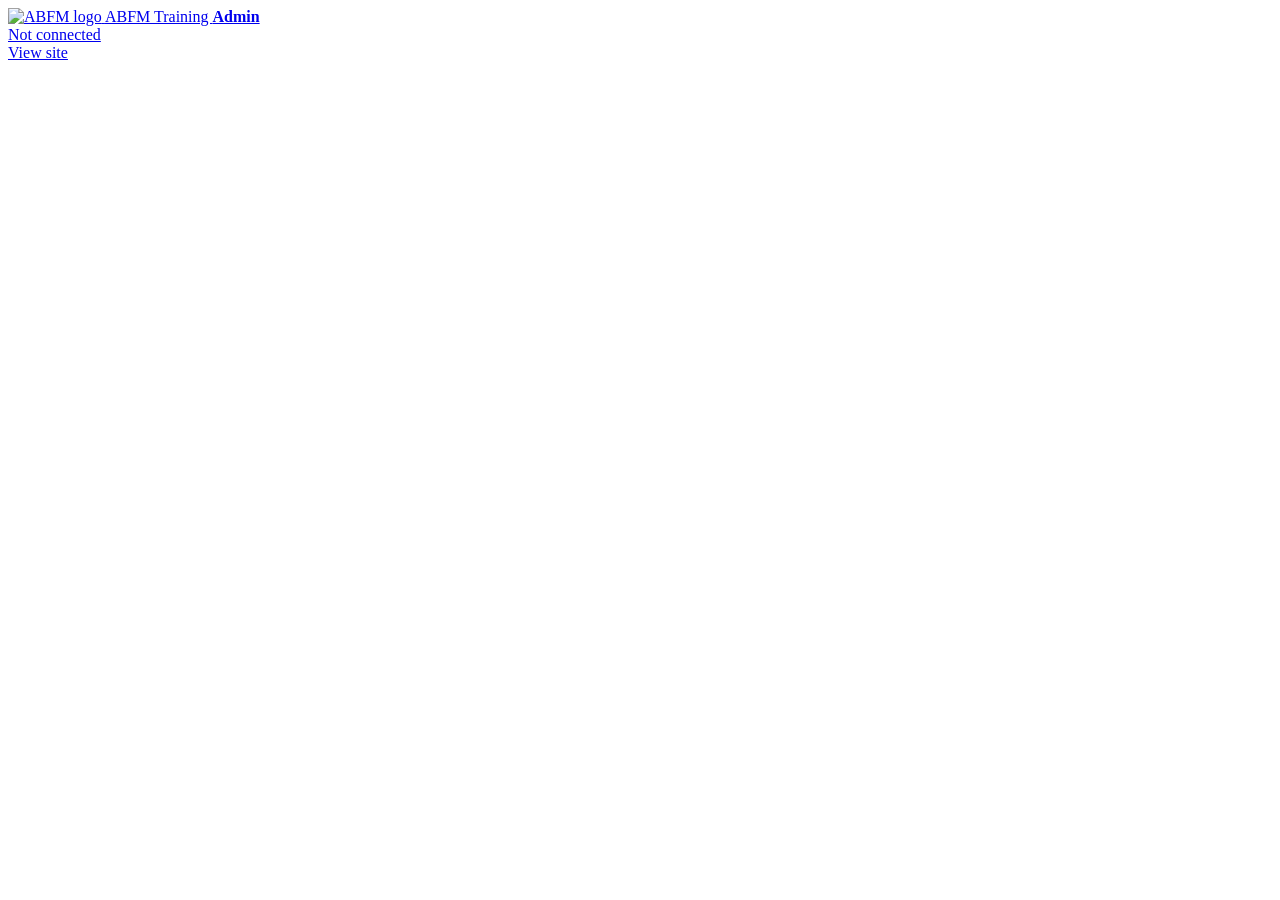
==== admin.html @ 35fd86ef "Add files via upload" ====
<!doctype html>
<html lang="en">
<head>
  <meta charset="utf-8">
  <meta name="viewport" content="width=device-width, initial-scale=1, viewport-fit=cover">
  <meta name="robots" content="noindex, nofollow">
  <title>Admin · ABFM Training</title>
  <meta name="theme-color" content="#1e202b">
  <link rel="icon" href="assets/favicon.png">
  <link rel="stylesheet" href="assets/app.css">
  <link rel="stylesheet" href="assets/admin.css">
</head>
<body class="adm">
  <header class="top">
    <div class="top-in">
      <a class="brand" href="admin.html">
        <img class="brand-mark" src="assets/logo.png" alt="ABFM logo">
        <span><span class="brand-name">ABFM Training <b>Admin</b></span><br><span class="brand-sub" id="repo-label">Not connected</span></span>
      </a>
      <div class="top-actions">
        <a class="btn btn-sm" href="./" target="_blank" rel="noopener">View site</a>
        <button class="btn btn-sm btn-ghost" id="disconnect" hidden>Sign out</button>
      </div>
    </div>
    <nav class="adm-tabs" id="tabs" hidden>
      <button data-view="videos" aria-current="page">Videos <span class="pill grey" id="n-videos">0</span></button>
      <button data-view="queue">Review queue <span class="pill" id="n-queue" hidden>0</span></button>
      <button data-view="channels">Channels</button>
      <button data-view="settings">Settings</button>
    </nav>
  </header>

  <main id="app"></main>

  <div class="drawer" id="drawer" hidden>
    <div class="drawer-in" role="dialog" aria-modal="true" aria-labelledby="drawer-title">
      <div class="drawer-h">
        <button class="btn btn-sm btn-icon btn-ghost" data-close-drawer aria-label="Close">✕</button>
        <h2 id="drawer-title">Video</h2>
      </div>
      <div class="drawer-b" id="drawer-body"></div>
      <div class="drawer-f" id="drawer-foot"></div>
    </div>
  </div>

  <div class="saving" id="saving" hidden><div>Saving to GitHub…</div></div>
  <div class="toast" id="toast" role="status" aria-live="polite"></div>

  <script src="assets/admin.js"></script>
</body>
</html>
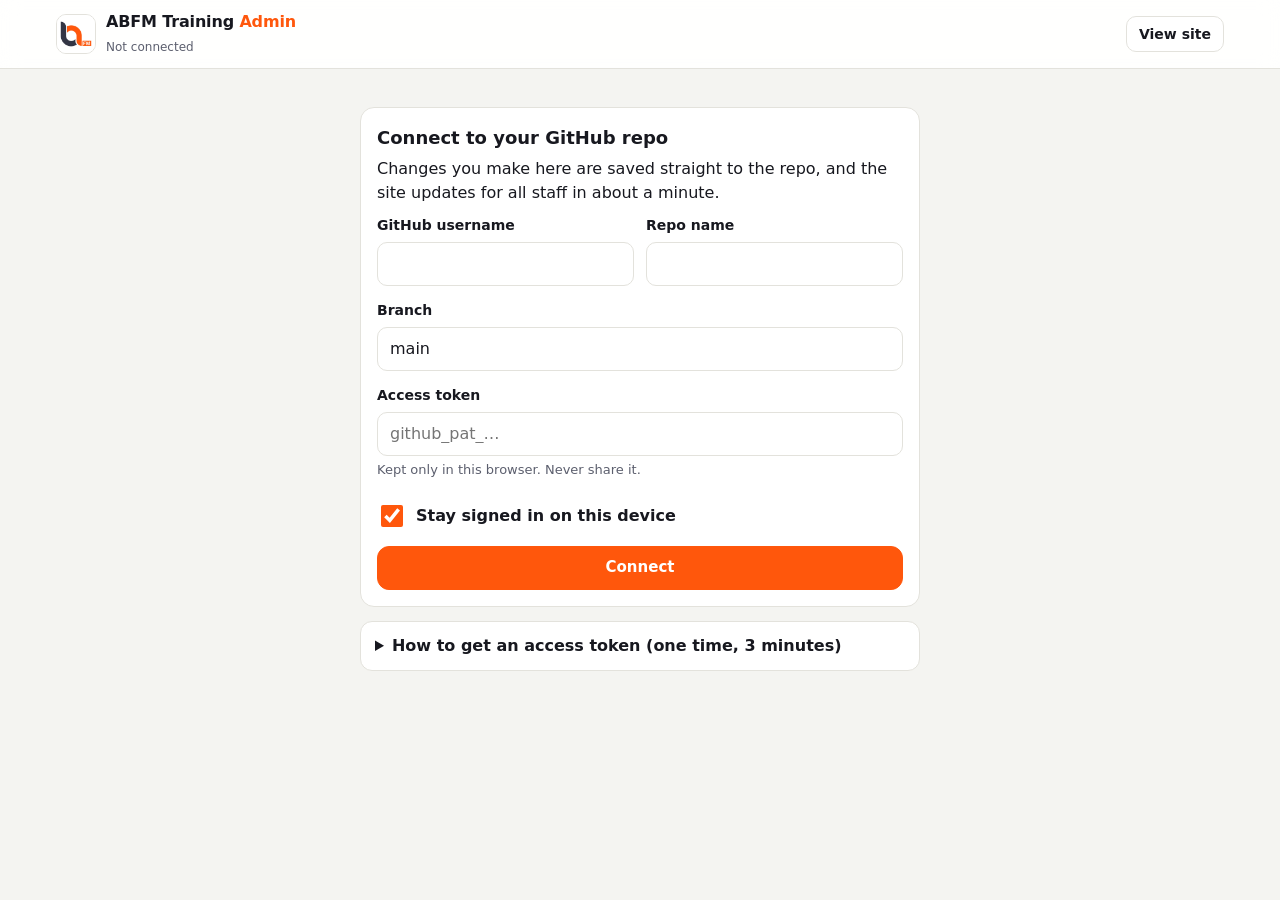
==== commit db70aca0: "Add Safety essentials section, learning paths, and starter videos for every trade - Pinned Safety es" ====
--- a/admin.html
+++ b/admin.html
@@ -25,6 +25,7 @@
     <nav class="adm-tabs" id="tabs" hidden>
       <button data-view="videos" aria-current="page">Videos <span class="pill grey" id="n-videos">0</span></button>
       <button data-view="queue">Review queue <span class="pill" id="n-queue" hidden>0</span></button>
+      <button data-view="paths">Learning paths</button>
       <button data-view="channels">Channels</button>
       <button data-view="settings">Settings</button>
     </nav>
--- a/assets/app.css
+++ b/assets/app.css
@@ -0,0 +1,282 @@
+/* Al Bonian FM — Training app styles (shared by index.html and admin.html) */
+:root {
+  --bg: #f4f4f1;
+  --surface: #ffffff;
+  --surface-2: #f0efeb;
+  --text: #17181f;
+  --muted: #5c5f6e;
+  --line: #e3e2dc;
+  --brand: #ff570c;
+  --brand-ink: #b83c00;
+  --brand-soft: #fff0e8;
+  --on-brand: #ffffff;
+  --ok: #157f3c;
+  --ok-soft: #e7f6ec;
+  --warn-bg: #fff6e3;
+  --warn-line: #f2c46d;
+  --warn-ink: #6e4300;
+  --danger: #c0262d;
+  --danger-soft: #fdecec;
+  --lvl-b: #157f3c; --lvl-b-bg: #e7f6ec;
+  --lvl-i: #1f5fae; --lvl-i-bg: #e8f0fb;
+  --lvl-a: #a3262b; --lvl-a-bg: #fbeaea;
+  --shadow: 0 1px 2px rgba(20,20,30,.06), 0 4px 14px rgba(20,20,30,.06);
+  --radius: 14px;
+  --tap: 44px;
+  --font: system-ui, -apple-system, "Segoe UI", Roboto, "Noto Sans", "Noto Sans Devanagari", "Noto Sans Malayalam", "Noto Sans Bengali", "Noto Sans Tamil", "Noto Nastaliq Urdu", "Noto Sans Arabic", sans-serif;
+  color-scheme: light;
+}
+@media (prefers-color-scheme: dark) {
+  :root:not([data-theme="light"]) {
+    --bg: #111218; --surface: #1a1b23; --surface-2: #22232d; --text: #f1f1f4; --muted: #a2a5b3; --line: #2b2d39;
+    --brand-ink: #ff8a52; --brand-soft: #2c1a12; --ok: #4cc777; --ok-soft: #13291b;
+    --warn-bg: #261f12; --warn-line: #6b5121; --warn-ink: #f6cd7d; --danger: #ff6b70; --danger-soft: #2e1617;
+    --lvl-b: #5fd38a; --lvl-b-bg: #14291c; --lvl-i: #7fb0f5; --lvl-i-bg: #15223a; --lvl-a: #ff8b8f; --lvl-a-bg: #33181a;
+    --shadow: 0 1px 2px rgba(0,0,0,.4); color-scheme: dark;
+  }
+}
+:root[data-theme="dark"] {
+  --bg: #111218; --surface: #1a1b23; --surface-2: #22232d; --text: #f1f1f4; --muted: #a2a5b3; --line: #2b2d39;
+  --brand-ink: #ff8a52; --brand-soft: #2c1a12; --ok: #4cc777; --ok-soft: #13291b;
+  --warn-bg: #261f12; --warn-line: #6b5121; --warn-ink: #f6cd7d; --danger: #ff6b70; --danger-soft: #2e1617;
+  --lvl-b: #5fd38a; --lvl-b-bg: #14291c; --lvl-i: #7fb0f5; --lvl-i-bg: #15223a; --lvl-a: #ff8b8f; --lvl-a-bg: #33181a;
+  --shadow: 0 1px 2px rgba(0,0,0,.4); color-scheme: dark;
+}
+
+*, *::before, *::after { box-sizing: border-box; }
+html { -webkit-text-size-adjust: 100%; }
+body { margin: 0; background: var(--bg); color: var(--text); font: 16px/1.5 var(--font); -webkit-tap-highlight-color: transparent; overflow-x: hidden; }
+img { max-width: 100%; display: block; }
+button, input, select, textarea { font: inherit; color: inherit; }
+button { cursor: pointer; }
+a { color: var(--brand-ink); }
+:focus-visible { outline: 3px solid var(--brand); outline-offset: 2px; border-radius: 6px; }
+[hidden] { display: none !important; }
+.sr { position: absolute; width: 1px; height: 1px; overflow: hidden; clip: rect(0 0 0 0); white-space: nowrap; }
+[dir="rtl"] .flip { transform: scaleX(-1); }
+
+/* ---------- Header ---------- */
+.top { position: sticky; top: 0; z-index: 30; background: color-mix(in srgb, var(--surface) 92%, transparent); backdrop-filter: saturate(1.4) blur(10px); -webkit-backdrop-filter: saturate(1.4) blur(10px); border-bottom: 1px solid var(--line); padding-top: env(safe-area-inset-top); }
+.top-in { max-width: 1200px; margin: 0 auto; padding: 10px 16px; display: flex; align-items: center; gap: 10px; }
+.brand { display: flex; align-items: center; gap: 10px; text-decoration: none; color: inherit; min-width: 0; }
+.brand-mark { width: 40px; height: 40px; border-radius: 10px; flex: none; background: #fff; object-fit: contain; border: 1px solid var(--line); }
+.brand-name { font-weight: 800; letter-spacing: -.01em; line-height: 1.1; white-space: nowrap; }
+.brand-name b { color: var(--brand); }
+.brand-sub { font-size: 12px; color: var(--muted); white-space: nowrap; }
+.top-actions { margin-inline-start: auto; display: flex; gap: 6px; align-items: center; }
+.tabs-desktop { display: none; gap: 4px; margin-inline-start: 18px; }
+.tabs-desktop button { border: 0; background: none; padding: 8px 12px; border-radius: 10px; color: var(--muted); font-weight: 600; }
+.tabs-desktop button[aria-current="page"] { background: var(--brand-soft); color: var(--brand-ink); }
+@media (min-width: 820px) { .tabs-desktop { display: flex; } }
+
+.btn { display: inline-flex; align-items: center; justify-content: center; gap: 8px; min-height: var(--tap); padding: 0 16px; border-radius: 12px; border: 1px solid var(--line); background: var(--surface); font-weight: 600; font-size: 15px; text-decoration: none; color: var(--text); white-space: nowrap; }
+.btn:hover { background: var(--surface-2); }
+.btn-primary { background: var(--brand); border-color: var(--brand); color: var(--on-brand); }
+.btn-primary:hover { background: #e94b04; }
+.btn-ghost { border-color: transparent; background: transparent; }
+.btn-sm { min-height: 36px; padding: 0 12px; font-size: 14px; border-radius: 10px; }
+.btn-icon { width: var(--tap); padding: 0; }
+.btn svg { width: 20px; height: 20px; flex: none; }
+.btn-danger { color: var(--danger); }
+.lang-btn { font-weight: 700; }
+
+/* ---------- Search ---------- */
+.search-wrap { max-width: 1200px; margin: 0 auto; padding: 0 16px 10px; }
+.search { position: relative; }
+.search input { width: 100%; height: 48px; border-radius: 14px; border: 1px solid var(--line); background: var(--surface-2); padding: 0 44px; font-size: 16px; }
+.search input:focus { outline: none; border-color: var(--brand); background: var(--surface); box-shadow: 0 0 0 3px var(--brand-soft); }
+.search .ico { position: absolute; inset-inline-start: 14px; top: 50%; translate: 0 -50%; width: 20px; height: 20px; color: var(--muted); pointer-events: none; }
+.search .clear { position: absolute; inset-inline-end: 4px; top: 4px; width: 40px; height: 40px; border: 0; background: none; color: var(--muted); border-radius: 10px; }
+
+/* ---------- Layout ---------- */
+main { max-width: 1200px; margin: 0 auto; padding: 14px 16px calc(96px + env(safe-area-inset-bottom)); }
+@media (min-width: 820px) { main { padding-bottom: 48px; } }
+.notice { display: flex; gap: 10px; align-items: flex-start; background: var(--brand-soft); color: var(--text); border: 1px solid color-mix(in srgb, var(--brand) 30%, transparent); border-radius: var(--radius); padding: 12px 14px; margin-bottom: 14px; font-size: 15px; }
+.notice.offline { background: var(--surface-2); border-color: var(--line); }
+
+.chips { display: flex; gap: 8px; overflow-x: auto; scrollbar-width: none; padding: 2px 16px 4px; margin: 0 -16px 10px; scroll-snap-type: x proximity; }
+.chips::-webkit-scrollbar { display: none; }
+.chip { flex: none; display: inline-flex; align-items: center; gap: 6px; min-height: 40px; padding: 0 14px; border-radius: 999px; border: 1px solid var(--line); background: var(--surface); font-weight: 600; font-size: 14px; scroll-snap-align: start; white-space: nowrap; }
+.chip .n { font-size: 12px; color: var(--muted); font-weight: 600; }
+.chip[aria-pressed="true"] { background: var(--text); color: var(--bg); border-color: var(--text); }
+.chip[aria-pressed="true"] .n { color: inherit; opacity: .7; }
+
+.toolbar { display: flex; align-items: center; gap: 8px; flex-wrap: wrap; margin-bottom: 16px; }
+.seg { display: inline-flex; background: var(--surface-2); border: 1px solid var(--line); border-radius: 12px; padding: 3px; overflow-x: auto; max-width: 100%; scrollbar-width: none; }
+.seg button { border: 0; background: none; min-height: 36px; padding: 0 12px; border-radius: 9px; font-size: 14px; font-weight: 600; color: var(--muted); white-space: nowrap; }
+.seg button[aria-pressed="true"] { background: var(--surface); color: var(--text); box-shadow: var(--shadow); }
+.select { height: 42px; border-radius: 12px; border: 1px solid var(--line); background: var(--surface); padding: 0 12px; font-size: 14px; font-weight: 600; }
+.count-row { display: flex; align-items: center; justify-content: space-between; gap: 10px; margin: 0 0 12px; }
+.count { font-size: 14px; color: var(--muted); margin: 0; font-weight: 600; }
+.select-sm { height: 38px; font-size: 14px; border-radius: 10px; }
+
+.section-h { display: flex; align-items: baseline; justify-content: space-between; gap: 10px; margin: 6px 0 10px; }
+.section-h h2 { font-size: 18px; margin: 0; letter-spacing: -.01em; }
+
+/* ---------- Cards ---------- */
+.grid { display: grid; gap: 16px; grid-template-columns: 1fr; }
+@media (min-width: 560px) { .grid { grid-template-columns: repeat(2, 1fr); } }
+@media (min-width: 900px) { .grid { grid-template-columns: repeat(3, 1fr); } }
+@media (min-width: 1180px) { .grid { grid-template-columns: repeat(4, 1fr); } }
+.rail { display: grid; grid-auto-flow: column; grid-auto-columns: min(78%, 300px); gap: 12px; overflow-x: auto; scrollbar-width: none; scroll-snap-type: x mandatory; padding: 2px 16px 6px; margin: 0 -16px 22px; }
+.rail::-webkit-scrollbar { display: none; }
+.rail > * { scroll-snap-align: start; }
+@media (min-width: 820px) { .rail { margin: 0 0 22px; padding: 2px 0 6px; } .chips { margin: 0 0 10px; padding: 2px 0 4px; } }
+.mini-list { display: grid; gap: 10px; }
+@media (min-width: 700px) { .mini-list { grid-template-columns: 1fr 1fr; } }
+.mini { display: flex; gap: 12px; align-items: center; text-decoration: none; color: inherit; background: var(--surface); border: 1px solid var(--line); border-radius: 12px; padding: 8px; }
+.mini .thumb { width: 132px; flex: none; border-radius: 8px; }
+.mini h3 { font-size: 15px; line-height: 1.3; margin: 0 0 4px; display: -webkit-box; -webkit-line-clamp: 2; -webkit-box-orient: vertical; overflow: hidden; }
+
+.card { position: relative; background: var(--surface); border: 1px solid var(--line); border-radius: var(--radius); overflow: hidden; display: flex; flex-direction: column; transition: transform .15s ease, box-shadow .15s ease; }
+.card:hover { box-shadow: var(--shadow); }
+.card:active { transform: scale(.99); }
+.card-link { color: inherit; text-decoration: none; display: flex; flex-direction: column; flex: 1; }
+.thumb { position: relative; aspect-ratio: 16/9; background: var(--surface-2); overflow: hidden; }
+.thumb img { width: 100%; height: 100%; object-fit: cover; }
+.dur { position: absolute; inset-inline-end: 8px; bottom: 8px; background: rgba(0,0,0,.78); color: #fff; font-size: 12px; font-weight: 700; padding: 2px 7px; border-radius: 6px; direction: ltr; }
+.tag-new { position: absolute; inset-inline-start: 8px; top: 8px; background: var(--brand); color: #fff; font-size: 11px; font-weight: 800; letter-spacing: .04em; text-transform: uppercase; padding: 3px 8px; border-radius: 6px; }
+.card-body { padding: 12px 14px 14px; display: flex; flex-direction: column; gap: 6px; flex: 1; }
+.meta { display: flex; flex-wrap: wrap; align-items: center; gap: 6px; font-size: 12px; color: var(--muted); font-weight: 600; }
+.card h3 { font-size: 16px; line-height: 1.35; margin: 0; font-weight: 700; display: -webkit-box; -webkit-line-clamp: 2; -webkit-box-orient: vertical; overflow: hidden; }
+.card .chan { font-size: 13px; color: var(--muted); margin-top: auto; white-space: nowrap; overflow: hidden; text-overflow: ellipsis; }
+.save-btn { position: absolute; inset-inline-end: 8px; top: 8px; width: 40px; height: 40px; border-radius: 999px; border: 0; background: rgba(0,0,0,.55); color: #fff; display: grid; place-items: center; }
+.save-btn svg { width: 20px; height: 20px; }
+.save-btn[aria-pressed="true"] { background: var(--brand); }
+
+.lvl { display: inline-flex; align-items: center; font-size: 12px; font-weight: 700; padding: 2px 8px; border-radius: 999px; }
+.lvl-Beginner { color: var(--lvl-b); background: var(--lvl-b-bg); }
+.lvl-Intermediate { color: var(--lvl-i); background: var(--lvl-i-bg); }
+.lvl-Advanced { color: var(--lvl-a); background: var(--lvl-a-bg); }
+.dot::before { content: "·"; margin-inline-end: 6px; }
+
+.more { display: flex; justify-content: center; margin: 22px 0 6px; }
+.empty { text-align: center; padding: 48px 16px; color: var(--muted); }
+.empty h3 { color: var(--text); margin: 10px 0 4px; font-size: 18px; }
+.empty .big { font-size: 40px; }
+
+/* skeleton */
+.sk { background: linear-gradient(90deg, var(--surface-2), var(--line), var(--surface-2)); background-size: 200% 100%; animation: sk 1.2s infinite; border-radius: 8px; }
+@keyframes sk { to { background-position: -200% 0; } }
+
+/* ---------- Video page ---------- */
+.vp { max-width: 880px; margin: 0 auto; }
+.vp-back { margin: 0 0 10px -8px; }
+.player { position: relative; aspect-ratio: 16/9; background: #000; border-radius: var(--radius); overflow: hidden; }
+.player iframe { position: absolute; inset: 0; width: 100%; height: 100%; border: 0; }
+.player .poster { position: absolute; inset: 0; width: 100%; height: 100%; border: 0; padding: 0; background: #000; display: block; }
+.player .poster img { width: 100%; height: 100%; object-fit: cover; opacity: .88; }
+.player .play { position: absolute; left: 50%; top: 50%; translate: -50% -50%; width: 76px; height: 76px; border-radius: 999px; background: var(--brand); color: #fff; display: grid; place-items: center; box-shadow: 0 6px 24px rgba(0,0,0,.35); }
+.player .play svg { width: 34px; height: 34px; margin-left: 4px; }
+@media (max-width: 559px) { .vp .player { margin: 0 -16px; border-radius: 0; } }
+.vp h1 { font-size: 22px; line-height: 1.3; margin: 14px 0 8px; letter-spacing: -.01em; }
+.vp .en-title { font-size: 14px; color: var(--muted); margin: -4px 0 8px; }
+.vp .meta { font-size: 13px; margin-bottom: 14px; }
+.actions { display: flex; gap: 8px; flex-wrap: wrap; margin-bottom: 18px; }
+.actions .btn { flex: 1 1 auto; }
+.panel { background: var(--surface); border: 1px solid var(--line); border-radius: var(--radius); padding: 16px; margin-bottom: 14px; }
+.panel h2 { font-size: 16px; margin: 0 0 8px; display: flex; align-items: center; gap: 8px; }
+.panel p { margin: 0; }
+.safety { background: var(--warn-bg); border-color: var(--warn-line); color: var(--warn-ink); }
+.safety h2 { color: var(--warn-ink); }
+.ppe { display: flex; flex-wrap: wrap; gap: 6px; margin-top: 12px; }
+.ppe span { font-size: 13px; font-weight: 600; padding: 4px 10px; border-radius: 999px; background: var(--surface); border: 1px solid var(--warn-line); color: var(--text); }
+.steps { list-style: none; margin: 0; padding: 0; display: grid; gap: 8px; }
+.steps label { display: flex; gap: 12px; align-items: flex-start; padding: 10px 12px; border-radius: 12px; background: var(--surface-2); cursor: pointer; }
+.steps input { appearance: none; flex: none; width: 26px; height: 26px; border-radius: 8px; border: 2px solid var(--muted); margin: 0; display: grid; place-items: center; background: var(--surface); }
+.steps input:checked { background: var(--ok); border-color: var(--ok); }
+.steps input:checked::after { content: ""; width: 7px; height: 13px; border: solid #fff; border-width: 0 3px 3px 0; rotate: 45deg; margin-top: -3px; }
+.steps .num { font-weight: 800; color: var(--muted); min-width: 1.2em; }
+.steps input:checked ~ span { color: var(--muted); text-decoration: line-through; }
+.hint { font-size: 13px; color: var(--muted); margin: -2px 0 10px; }
+.subnote { font-size: 13px; color: var(--muted); margin: 8px 0 0; }
+.progress { height: 6px; background: var(--surface-2); border-radius: 999px; overflow: hidden; margin: 0 0 12px; }
+.progress i { display: block; height: 100%; background: var(--ok); width: 0; transition: width .2s; }
+
+.tr-note { display: flex; align-items: center; justify-content: space-between; gap: 10px; background: var(--surface-2); border: 1px solid var(--line); border-radius: 12px; padding: 6px 6px 6px 12px; margin: -6px 0 14px; font-size: 13px; color: var(--muted); font-weight: 600; }
+.mode-tabs { display: flex; gap: 6px; margin-bottom: 10px; }
+.mode-tabs button { flex: 1; display: inline-flex; align-items: center; justify-content: center; gap: 8px; min-height: 44px; border-radius: 12px; border: 1px solid var(--line); background: var(--surface); font-weight: 700; color: var(--muted); }
+.mode-tabs button svg { width: 18px; height: 18px; }
+.mode-tabs button[aria-selected="true"] { background: var(--text); color: var(--bg); border-color: var(--text); }
+.player.is-guide { aspect-ratio: auto; min-height: clamp(340px, 75vw, 495px); background: #15161e; }
+.guide { color: #fff; display: flex; flex-direction: column; min-height: inherit; padding: 14px 16px; gap: 12px; }
+.g-top { display: flex; justify-content: space-between; align-items: center; font-size: 13px; font-weight: 700; color: #b9bccb; }
+.g-badge { background: rgba(255,255,255,.1); padding: 3px 10px; border-radius: 999px; }
+.g-body { flex: 1; display: flex; flex-direction: column; justify-content: center; align-items: flex-start; gap: 12px; }
+.g-body p { margin: 0; font-size: clamp(18px, 4.6vw, 26px); line-height: 1.4; font-weight: 600; }
+.g-num { width: 46px; height: 46px; border-radius: 12px; background: var(--brand); display: grid; place-items: center; font-weight: 800; font-size: 22px; }
+.g-ico { width: 46px; height: 46px; border-radius: 12px; background: #f2c46d; color: #3a2600; display: grid; place-items: center; }
+.g-ico svg { width: 26px; height: 26px; }
+.g-safety p { color: #ffe3a6; }
+.guide .ppe span { background: transparent; color: #ffe3a6; border-color: #6b5121; }
+.g-bar { height: 5px; border-radius: 999px; background: rgba(255,255,255,.12); overflow: hidden; }
+.g-bar i { display: block; height: 100%; background: var(--brand); transition: width .2s; }
+.g-ctl { display: grid; grid-template-columns: 52px 1fr 52px; gap: 10px; }
+.g-btn { min-height: 48px; border-radius: 12px; border: 0; background: rgba(255,255,255,.1); color: #fff; font-weight: 700; display: inline-flex; align-items: center; justify-content: center; gap: 8px; font-size: 15px; }
+.g-btn svg { width: 22px; height: 22px; }
+.g-btn:disabled { opacity: .3; }
+.g-listen[aria-pressed="true"] { background: var(--brand); }
+.flip-r { display: inline-flex; transform: scaleX(-1); }
+@media (max-width: 559px) { .vp .mode-tabs { margin-top: 2px; } }
+
+/* ---------- Bottom nav ---------- */
+.bnav { position: fixed; inset: auto 0 0 0; z-index: 30; background: var(--surface); border-top: 1px solid var(--line); display: grid; grid-template-columns: repeat(3, 1fr); padding-bottom: env(safe-area-inset-bottom); }
+.bnav button { border: 0; background: none; min-height: 60px; display: flex; flex-direction: column; align-items: center; justify-content: center; gap: 2px; font-size: 12px; font-weight: 600; color: var(--muted); position: relative; }
+.bnav svg { width: 24px; height: 24px; }
+.bnav button[aria-current="page"] { color: var(--brand-ink); }
+.bnav .badge { position: absolute; top: 8px; inset-inline-start: calc(50% + 6px); min-width: 18px; height: 18px; padding: 0 5px; border-radius: 999px; background: var(--brand); color: #fff; font-size: 11px; font-weight: 800; display: grid; place-items: center; }
+@media (min-width: 820px) { .bnav { display: none; } }
+
+/* ---------- Sheet / dialog ---------- */
+.sheet { position: fixed; inset: 0; z-index: 60; display: flex; align-items: flex-end; justify-content: center; background: rgba(10,10,15,.5); }
+.sheet-in { width: 100%; max-width: 520px; max-height: 88vh; overflow-y: auto; background: var(--surface); border-radius: 20px 20px 0 0; padding: 18px 16px calc(18px + env(safe-area-inset-bottom)); }
+@media (min-width: 600px) { .sheet { align-items: center; } .sheet-in { border-radius: 20px; } }
+.sheet h2 { margin: 0 0 4px; font-size: 20px; }
+.sheet .sub { color: var(--muted); margin: 0 0 14px; font-size: 14px; }
+.lang-list { display: grid; grid-template-columns: 1fr 1fr; gap: 8px; }
+.lang-list button { min-height: 56px; border-radius: 14px; border: 1px solid var(--line); background: var(--surface); font-size: 18px; font-weight: 700; }
+.lang-list button[aria-pressed="true"] { border-color: var(--brand); background: var(--brand-soft); color: var(--brand-ink); }
+
+.toast { position: fixed; left: 50%; bottom: calc(80px + env(safe-area-inset-bottom)); translate: -50% 0; z-index: 70; background: var(--text); color: var(--bg); padding: 10px 16px; border-radius: 12px; font-weight: 600; font-size: 14px; box-shadow: var(--shadow); opacity: 0; pointer-events: none; transition: opacity .2s; max-width: calc(100% - 32px); }
+.toast.show { opacity: 1; }
+@media (min-width: 820px) { .toast { bottom: 24px; } }
+
+.foot { text-align: center; color: var(--muted); font-size: 13px; padding: 24px 0 8px; }
+.foot a { color: inherit; }
+
+@media (prefers-reduced-motion: reduce) { * { transition: none !important; animation: none !important; } }
+
+/* ---------- Safety essentials & learning paths ---------- */
+.section-sub { margin: -6px 0 10px; color: var(--muted); font-size: 14px; }
+.ess-wrap { background: color-mix(in srgb, #f5b400 12%, var(--surface)); border: 1px solid color-mix(in srgb, #f5b400 40%, var(--line)); border-radius: var(--radius); padding: 14px 16px 2px; margin-bottom: 20px; overflow: hidden; }
+.ess-wrap .rail { margin: 0 -16px 12px; padding: 2px 16px 6px; }
+.tag-ess { background: #f5b400; color: #1b1400; text-transform: none; letter-spacing: 0; }
+.tag-done { position: absolute; inset-inline-end: 8px; top: 8px; width: 26px; height: 26px; border-radius: 50%; display: grid; place-items: center; background: #1f9d55; color: #fff; font-weight: 800; font-size: 14px; box-shadow: 0 1px 4px rgba(0,0,0,.3); }
+.mini .thumb { position: relative; }
+.mini .tag-done { width: 22px; height: 22px; font-size: 12px; top: 6px; inset-inline-end: 6px; }
+.path-rail { grid-auto-columns: min(82%, 320px); }
+.path-card { display: flex; flex-direction: column; gap: 8px; padding: 14px; border-radius: var(--radius); border: 1px solid var(--line); background: var(--surface); color: var(--text); text-decoration: none; }
+.path-card:hover { border-color: var(--brand); }
+.pc-top { display: flex; align-items: center; gap: 10px; }
+.pc-ico { font-size: 26px; width: 44px; height: 44px; display: grid; place-items: center; border-radius: 12px; background: var(--brand-soft); flex: none; }
+.pc-thumbs { display: flex; gap: 4px; overflow: hidden; }
+.pc-thumbs img { width: 64px; height: 36px; object-fit: cover; border-radius: 6px; background: var(--surface-2); }
+.path-card h3 { margin: 0; font-size: 16px; line-height: 1.3; }
+.path-card p { margin: 0; font-size: 13.5px; color: var(--muted); display: -webkit-box; -webkit-line-clamp: 2; -webkit-box-orient: vertical; overflow: hidden; }
+.pc-bar { height: 6px; border-radius: 99px; background: var(--surface-2); overflow: hidden; margin-top: auto; }
+.pc-bar.big { height: 8px; margin: 4px 0 6px; }
+.pc-bar i { display: block; height: 100%; background: #1f9d55; border-radius: inherit; transition: width .3s; }
+.pc-foot { display: flex; justify-content: space-between; font-size: 13px; color: var(--muted); }
+.pc-go { color: var(--brand); font-weight: 700; }
+.path-head { display: flex; gap: 12px; align-items: center; margin: 6px 0 8px; }
+.path-head h1 { margin: 0; font-size: 22px; line-height: 1.25; }
+.ph-ico { font-size: 30px; width: 56px; height: 56px; border-radius: 14px; display: grid; place-items: center; background: var(--brand-soft); flex: none; }
+.ph-desc { color: var(--muted); margin: 0 0 12px; }
+.path-list { list-style: none; margin: 0; padding: 0; display: grid; gap: 10px; }
+.path-list li { display: flex; gap: 10px; align-items: center; }
+.path-list .mini { flex: 1; min-width: 0; }
+.pl-n { flex: none; width: 30px; height: 30px; border-radius: 50%; display: grid; place-items: center; font-weight: 800; font-size: 14px; background: var(--surface-2); color: var(--muted); border: 1px solid var(--line); }
+.path-list li.is-done .pl-n { background: #1f9d55; color: #fff; border-color: #1f9d55; }
+.path-ctx { display: flex; align-items: center; justify-content: space-between; gap: 10px; flex-wrap: wrap; padding: 10px 12px; margin: 0 0 12px; border-radius: 12px; background: var(--brand-soft); font-size: 14px; }
+.path-ctx > a:first-child { color: var(--text); font-weight: 600; text-decoration: none; }
+.btn.is-done { background: #1f9d55; border-color: #1f9d55; color: #fff; }
--- a/assets/admin.css
+++ b/assets/admin.css
@@ -0,0 +1,75 @@
+/* Admin-only styles (loaded after app.css) */
+.adm main { padding-bottom: 60px; }
+.adm-tabs { display: flex; gap: 4px; overflow-x: auto; scrollbar-width: none; max-width: 1200px; margin: 0 auto; padding: 0 16px 8px; }
+.adm-tabs button { flex: none; border: 0; background: none; min-height: 40px; padding: 0 14px; border-radius: 10px; font-weight: 700; color: var(--muted); display: inline-flex; align-items: center; gap: 6px; }
+.adm-tabs button[aria-current="page"] { background: var(--brand-soft); color: var(--brand-ink); }
+.pill { min-width: 20px; height: 20px; padding: 0 6px; border-radius: 999px; background: var(--brand); color: #fff; font-size: 12px; font-weight: 800; display: inline-grid; place-items: center; }
+.pill.grey { background: var(--surface-2); color: var(--muted); border: 1px solid var(--line); }
+
+.bar { display: flex; flex-wrap: wrap; gap: 8px; align-items: center; margin-bottom: 14px; }
+.bar .grow { flex: 1 1 220px; }
+.input, .textarea, .bar select { width: 100%; min-height: 44px; border-radius: 10px; border: 1px solid var(--line); background: var(--surface); padding: 8px 12px; font-size: 16px; }
+.textarea { min-height: 96px; resize: vertical; line-height: 1.45; }
+.input:focus, .textarea:focus, .bar select:focus { outline: none; border-color: var(--brand); box-shadow: 0 0 0 3px var(--brand-soft); }
+.bar select { width: auto; font-size: 15px; font-weight: 600; }
+
+.rows { display: grid; gap: 8px; }
+.row { display: grid; grid-template-columns: 112px 1fr auto; gap: 12px; align-items: center; background: var(--surface); border: 1px solid var(--line); border-radius: 12px; padding: 8px; }
+.row .thumb { border-radius: 8px; }
+.row h3 { margin: 0 0 4px; font-size: 15px; line-height: 1.3; display: -webkit-box; -webkit-line-clamp: 2; -webkit-box-orient: vertical; overflow: hidden; }
+.row .meta { font-size: 12px; }
+.row-actions { display: flex; gap: 4px; }
+.row.is-hidden { opacity: .6; }
+@media (max-width: 600px) {
+  .row { grid-template-columns: 96px 1fr; }
+  .row-actions { grid-column: 1 / -1; justify-content: flex-end; }
+}
+.badge-s { font-size: 11px; font-weight: 800; padding: 2px 7px; border-radius: 6px; text-transform: uppercase; letter-spacing: .03em; }
+.b-hidden { background: var(--surface-2); color: var(--muted); border: 1px solid var(--line); }
+.b-feat { background: var(--brand-soft); color: var(--brand-ink); }
+.b-prob { background: var(--danger-soft); color: var(--danger); }
+.b-ok { background: var(--ok-soft); color: var(--ok); }
+
+.qcard { background: var(--surface); border: 1px solid var(--line); border-radius: var(--radius); overflow: hidden; display: flex; flex-direction: column; }
+.qcard .body { padding: 12px 14px 14px; display: flex; flex-direction: column; gap: 6px; flex: 1; }
+.qcard h3 { margin: 0; font-size: 16px; line-height: 1.35; }
+.qcard .desc { font-size: 13px; color: var(--muted); display: -webkit-box; -webkit-line-clamp: 3; -webkit-box-orient: vertical; overflow: hidden; }
+.qcard .acts { display: flex; gap: 8px; margin-top: auto; padding-top: 8px; }
+.qcard .acts .btn { flex: 1; }
+
+/* editor drawer */
+.drawer { position: fixed; inset: 0; z-index: 60; background: rgba(10,10,15,.5); display: flex; justify-content: flex-end; }
+.drawer-in { width: 100%; max-width: 640px; height: 100%; background: var(--bg); display: flex; flex-direction: column; }
+.drawer-h { display: flex; align-items: center; gap: 8px; padding: 12px 16px; padding-top: calc(12px + env(safe-area-inset-top)); background: var(--surface); border-bottom: 1px solid var(--line); }
+.drawer-h h2 { margin: 0; font-size: 18px; flex: 1; }
+.drawer-b { flex: 1; overflow-y: auto; padding: 16px; }
+.drawer-f { display: flex; gap: 8px; padding: 12px 16px calc(12px + env(safe-area-inset-bottom)); background: var(--surface); border-top: 1px solid var(--line); }
+.drawer-f .btn { flex: 1; }
+.field { margin-bottom: 14px; }
+.field > label, .field > .lbl { display: block; font-size: 14px; font-weight: 700; margin-bottom: 6px; }
+.field .help { font-size: 13px; color: var(--muted); margin-top: 4px; }
+.two { display: grid; grid-template-columns: 1fr 1fr; gap: 12px; }
+.three { display: grid; grid-template-columns: repeat(3, 1fr); gap: 12px; }
+@media (max-width: 520px) { .three { grid-template-columns: 1fr 1fr; } }
+.check { display: flex; align-items: center; gap: 10px; min-height: 44px; font-weight: 600; }
+.check input { width: 22px; height: 22px; accent-color: var(--brand); }
+details.box { background: var(--surface); border: 1px solid var(--line); border-radius: 12px; padding: 12px 14px; margin-bottom: 14px; }
+details.box summary { font-weight: 700; cursor: pointer; }
+.preview { aspect-ratio: 16/9; background: #000; border-radius: 12px; overflow: hidden; margin-bottom: 14px; }
+.preview iframe { width: 100%; height: 100%; border: 0; display: block; }
+
+.card-plain { background: var(--surface); border: 1px solid var(--line); border-radius: var(--radius); padding: 16px; margin-bottom: 14px; }
+.card-plain h2 { margin: 0 0 6px; font-size: 18px; }
+.card-plain p { margin: 0 0 10px; }
+.steps-help { margin: 8px 0 0; padding-inline-start: 20px; color: var(--muted); font-size: 14px; }
+.steps-help li { margin-bottom: 4px; }
+.connect { max-width: 560px; margin: 24px auto; }
+.err { background: var(--danger-soft); color: var(--danger); border-radius: 10px; padding: 10px 12px; font-size: 14px; font-weight: 600; margin-bottom: 12px; }
+.okmsg { background: var(--ok-soft); color: var(--ok); border-radius: 10px; padding: 10px 12px; font-size: 14px; font-weight: 600; margin-bottom: 12px; }
+.ch-row { display: grid; grid-template-columns: 1fr auto; gap: 10px; align-items: center; background: var(--surface); border: 1px solid var(--line); border-radius: 12px; padding: 10px 12px; }
+.ch-row .small { font-size: 13px; color: var(--muted); word-break: break-all; }
+.cat-row { display: grid; grid-template-columns: 56px 1fr auto; gap: 8px; align-items: start; margin-bottom: 8px; }
+.saving { position: fixed; inset: 0; z-index: 80; display: grid; place-items: center; background: rgba(10,10,15,.35); }
+.saving div { background: var(--surface); padding: 14px 18px; border-radius: 12px; font-weight: 700; box-shadow: var(--shadow); }
+.b-ess { background: #fff1c2; color: #6b4d00; }
+.row .path-ico { display: grid; place-items: center; font-size: 34px; background: var(--surface-2); aspect-ratio: 16/9; }
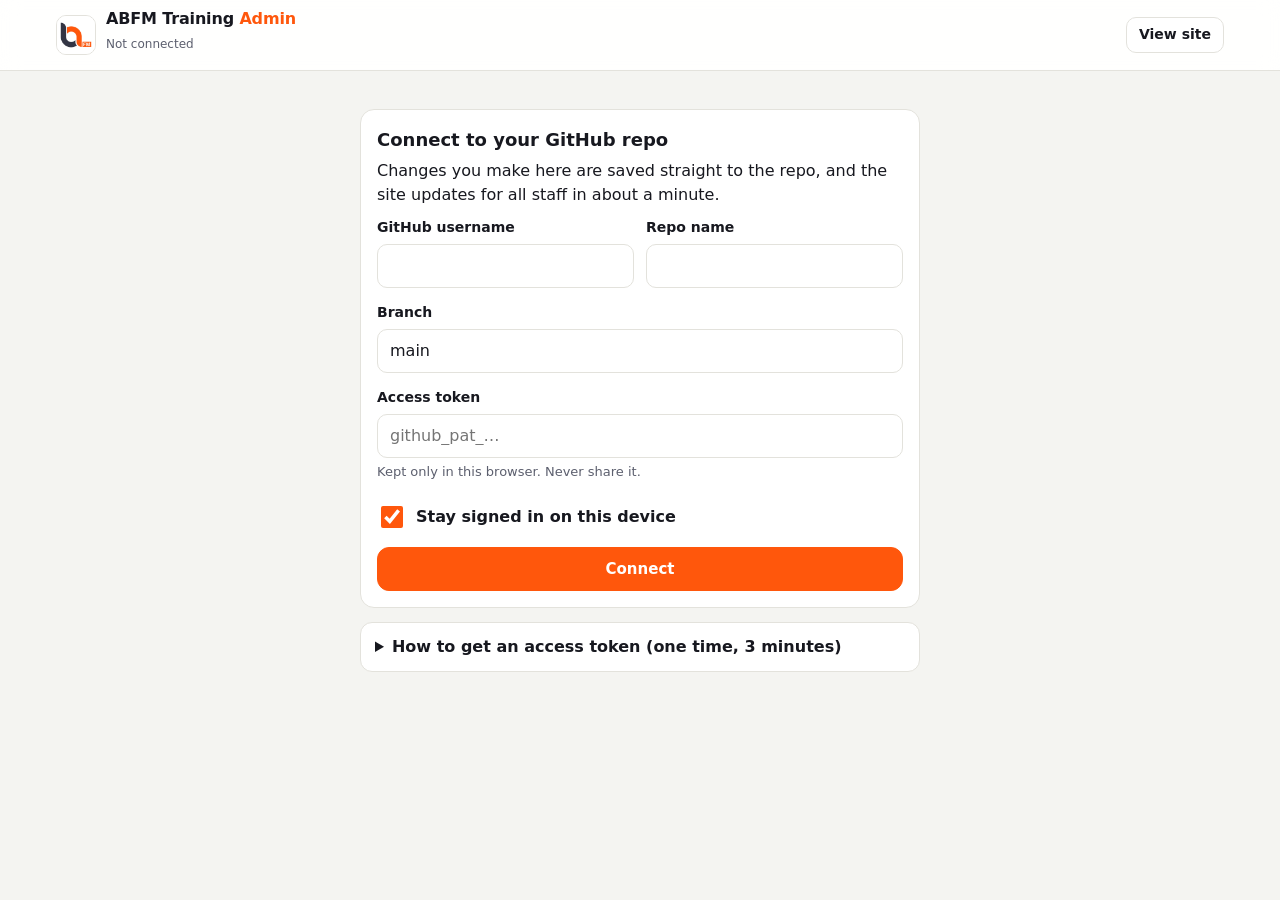
==== commit 167eda87: "Admin: 'Search for new videos now' button on the Review queue and header, with live progress Co-Auth" ====
--- a/admin.html
+++ b/admin.html
@@ -18,6 +18,7 @@
         <span><span class="brand-name">ABFM Training <b>Admin</b></span><br><span class="brand-sub" id="repo-label">Not connected</span></span>
       </a>
       <div class="top-actions">
+        <button class="btn btn-sm btn-primary" id="hdr-find" title="Search for new videos now" aria-label="Search for new videos now" hidden>🔎</button>
         <a class="btn btn-sm" href="./" target="_blank" rel="noopener">View site</a>
         <button class="btn btn-sm btn-ghost" id="disconnect" hidden>Sign out</button>
       </div>
@@ -25,7 +26,9 @@
     <nav class="adm-tabs" id="tabs" hidden>
       <button data-view="videos" aria-current="page">Videos <span class="pill grey" id="n-videos">0</span></button>
       <button data-view="queue">Review queue <span class="pill" id="n-queue" hidden>0</span></button>
+      <button data-view="requests">Requests <span class="pill" id="n-req" hidden>0</span></button>
       <button data-view="paths">Learning paths</button>
+      <button data-view="toolbox">Toolbox talks</button>
       <button data-view="channels">Channels</button>
       <button data-view="settings">Settings</button>
     </nav>
@@ -47,6 +50,7 @@
   <div class="saving" id="saving" hidden><div>Saving to GitHub…</div></div>
   <div class="toast" id="toast" role="status" aria-live="polite"></div>
 
+  <script src="assets/drafter.js"></script>
   <script src="assets/admin.js"></script>
 </body>
 </html>
--- a/assets/app.css
+++ b/assets/app.css
@@ -220,7 +220,7 @@
 @media (max-width: 559px) { .vp .mode-tabs { margin-top: 2px; } }
 
 /* ---------- Bottom nav ---------- */
-.bnav { position: fixed; inset: auto 0 0 0; z-index: 30; background: var(--surface); border-top: 1px solid var(--line); display: grid; grid-template-columns: repeat(3, 1fr); padding-bottom: env(safe-area-inset-bottom); }
+.bnav { position: fixed; inset: auto 0 0 0; z-index: 30; background: var(--surface); border-top: 1px solid var(--line); display: grid; grid-auto-flow: column; grid-auto-columns: 1fr; padding-bottom: env(safe-area-inset-bottom); }
 .bnav button { border: 0; background: none; min-height: 60px; display: flex; flex-direction: column; align-items: center; justify-content: center; gap: 2px; font-size: 12px; font-weight: 600; color: var(--muted); position: relative; }
 .bnav svg { width: 24px; height: 24px; }
 .bnav button[aria-current="page"] { color: var(--brand-ink); }
@@ -280,3 +280,93 @@
 .path-ctx { display: flex; align-items: center; justify-content: space-between; gap: 10px; flex-wrap: wrap; padding: 10px 12px; margin: 0 0 12px; border-radius: 12px; background: var(--brand-soft); font-size: 14px; }
 .path-ctx > a:first-child { color: var(--text); font-weight: 600; text-decoration: none; }
 .btn.is-done { background: #1f9d55; border-color: #1f9d55; color: #fff; }
+
+/* ---------- Toolbox talk ---------- */
+.talk-card { display: flex; align-items: center; gap: 12px; padding: 14px; margin: 0 0 16px; border-radius: var(--radius); background: linear-gradient(135deg, #1f2937, #111827); color: #fff; text-decoration: none; box-shadow: 0 6px 18px rgba(0,0,0,.12); }
+.talk-card .tk-ico { font-size: 28px; width: 50px; height: 50px; border-radius: 14px; display: grid; place-items: center; background: rgba(255,255,255,.1); flex: none; }
+.tk-body { display: flex; flex-direction: column; min-width: 0; flex: 1; }
+.tk-label { font-size: 12px; font-weight: 800; text-transform: uppercase; letter-spacing: .05em; color: #f5b400; }
+.tk-body strong { font-size: 17px; line-height: 1.3; }
+.tk-hint { font-size: 13px; color: rgba(255,255,255,.7); }
+.tk-go svg { width: 22px; height: 22px; color: rgba(255,255,255,.8); }
+.talk { background: var(--surface); border: 1px solid var(--line); border-radius: var(--radius); padding: 16px; }
+.talk-top { display: flex; justify-content: space-between; align-items: center; gap: 10px; }
+.talk-top .tk-label { color: var(--brand); }
+.talk-top .count { margin: 0; }
+.talk-points { margin: 6px 0 14px; padding: 0; list-style: none; counter-reset: tp; display: grid; gap: 10px; }
+.talk-points li { counter-increment: tp; display: flex; gap: 12px; font-size: 17px; line-height: 1.45; }
+.talk-points li::before { content: counter(tp); flex: none; width: 28px; height: 28px; border-radius: 50%; background: var(--brand-soft); color: var(--brand); font-weight: 800; font-size: 14px; display: grid; place-items: center; margin-top: 1px; }
+.talk-ask { background: color-mix(in srgb, #f5b400 14%, var(--surface)); border: 1px solid color-mix(in srgb, #f5b400 40%, var(--line)); border-radius: 12px; padding: 12px 14px; margin-bottom: 14px; }
+.talk-ask p { margin: 4px 0 0; }
+.talk .actions { margin-bottom: 4px; }
+.talk .mini-list { margin-top: 12px; }
+.talk-list { display: grid; gap: 8px; }
+.talk-list a { display: flex; gap: 10px; align-items: center; padding: 12px 14px; border-radius: 12px; background: var(--surface); border: 1px solid var(--line); color: var(--text); text-decoration: none; font-weight: 600; }
+.talk-list a span { font-size: 20px; }
+
+/* ---------- Request a video ---------- */
+.req-row { text-align: center; padding: 18px 12px 4px; }
+.req-row p { margin: 0 0 10px; color: var(--muted); font-size: 14px; }
+.req-form { display: grid; gap: 12px; }
+.req-form label { display: grid; gap: 6px; font-weight: 600; font-size: 14px; }
+.req-form input, .req-form select, .req-form textarea { width: 100%; min-height: 46px; border-radius: 12px; border: 1px solid var(--line); background: var(--surface-2); padding: 10px 12px; font-size: 16px; font-weight: 400; }
+.req-form textarea { resize: vertical; }
+.req-form input:focus, .req-form select:focus, .req-form textarea:focus { outline: none; border-color: var(--brand); background: var(--surface); box-shadow: 0 0 0 3px var(--brand-soft); }
+.req-two { display: grid; gap: 12px; }
+@media (min-width: 480px) { .req-two { grid-template-columns: 1fr 1fr; } }
+.req-actions { display: flex; gap: 10px; justify-content: flex-end; }
+.req-actions .btn-primary { flex: 1; }
+.req-msg { margin: 0; font-size: 14px; min-height: 1em; }
+.req-msg.ok { color: #1f9d55; font-weight: 700; }
+.req-msg.bad { color: var(--danger, #c0392b); font-weight: 700; }
+.hp { position: absolute; left: -9999px; width: 1px; height: 1px; opacity: 0; }
+.req-btn { flex: none; margin-inline-start: auto; border-radius: 12px; min-height: 44px; }
+@media (max-width: 440px) {
+  .toolbar { gap: 6px; flex-wrap: nowrap; }
+  .toolbar .seg { flex: 1 1 auto; min-width: 0; }
+  .seg button { padding: 0 7px; font-size: 13.5px; flex: 1 0 auto; }
+  .req-btn { flex-direction: column; gap: 0; padding: 2px 6px; min-height: 44px; min-width: 56px; font-size: 11px; line-height: 1.15; font-weight: 700; }
+  .req-btn span { font-size: 11px; }
+}
+@media (max-width: 374px) { .seg button { padding: 0 5px; font-size: 13px; } }
+
+/* ---------- Ask AI ---------- */
+.bnav .ai-tab svg { color: #7c4dff; }
+.bnav .ai-tab[aria-current="page"] svg { color: var(--brand-ink); }
+.ai-wrap { max-width: 760px; margin: 0 auto; }
+.ai-head { display: flex; justify-content: space-between; align-items: flex-start; gap: 10px; }
+.ai-head h1 { margin: 0; font-size: 22px; }
+.ai-head .sub { margin: 4px 0 12px; color: var(--muted); font-size: 14px; }
+.ai-log { display: grid; gap: 10px; align-content: start; min-height: max(30vh, calc(100dvh - 440px)); padding-bottom: 6px; }
+.ai-ex { display: flex; flex-wrap: wrap; gap: 8px; align-content: flex-start; }
+.ai-ex .chip { white-space: normal; text-align: start; min-height: 40px; padding: 8px 14px; height: auto; }
+.ai-msg { max-width: 88%; border-radius: 16px; padding: 10px 14px; position: relative; }
+.ai-msg p { margin: 0 0 6px; } .ai-msg p:last-child { margin: 0; }
+.ai-msg.me { justify-self: end; background: var(--brand); color: #fff; border-end-end-radius: 4px; }
+.ai-msg.me img { display: block; max-width: 220px; max-height: 220px; border-radius: 10px; margin-bottom: 6px; }
+.ai-msg.bot { justify-self: start; background: var(--surface); border: 1px solid var(--line); border-end-start-radius: 4px; padding-inline-end: 42px; max-width: 100%; }
+.ai-msg.bot.err { color: var(--danger, #c0392b); padding-inline-end: 14px; }
+.ai-text ol, .ai-text ul { margin: 4px 0 8px; padding-inline-start: 22px; } .ai-text li { margin: 3px 0; }
+.ai-say { position: absolute; top: 6px; inset-inline-end: 6px; width: 32px; height: 32px; border: 0; border-radius: 50%; background: var(--surface-2); }
+.ai-vids { margin-top: 10px; border-top: 1px dashed var(--line); padding-top: 10px; }
+.ai-vh { font-weight: 700; font-size: 14px; margin-bottom: 8px; }
+.ai-ph { font-size: 13px; opacity: .85; display: block; }
+.ai-note { font-size: 12.5px; color: var(--muted); margin: 10px 0 8px; }
+.ai-bar { position: sticky; bottom: calc(68px + env(safe-area-inset-bottom)); background: var(--surface); border: 1px solid var(--line); border-radius: 18px; padding: 8px; box-shadow: 0 6px 22px rgba(0,0,0,.12); z-index: 5; }
+@media (min-width: 820px) { .ai-bar { bottom: 16px; } }
+.ai-row { display: flex; gap: 8px; align-items: flex-end; }
+.ai-row textarea { flex: 1; min-height: 44px; max-height: 140px; resize: none; border: 1px solid var(--line); background: var(--surface-2); border-radius: 12px; padding: 10px 12px; font-size: 16px; }
+.ai-row textarea:focus { outline: none; border-color: var(--brand); background: var(--surface); }
+.ai-cam { font-size: 20px; cursor: pointer; flex: none; }
+.ai-row .btn-primary { flex: none; }
+.ai-row .btn-primary svg { width: 22px; height: 22px; }
+.ai-photos { display: flex; gap: 8px; flex-wrap: wrap; }
+.ai-photos:not(:empty) { margin-bottom: 8px; }
+.ai-photos span { position: relative; }
+.ai-photos img { width: 64px; height: 64px; object-fit: cover; border-radius: 10px; display: block; }
+.ai-photos button { position: absolute; top: -6px; inset-inline-end: -6px; width: 22px; height: 22px; border-radius: 50%; border: 0; background: #111; color: #fff; font-size: 12px; }
+.ai-dots { display: inline-flex; gap: 4px; vertical-align: middle; }
+.ai-dots i { width: 7px; height: 7px; border-radius: 50%; background: var(--muted); animation: aidot 1s infinite ease-in-out; }
+.ai-dots i:nth-child(2) { animation-delay: .15s; } .ai-dots i:nth-child(3) { animation-delay: .3s; }
+@keyframes aidot { 0%, 80%, 100% { opacity: .3; transform: translateY(0); } 40% { opacity: 1; transform: translateY(-3px); } }
+.bnav button span:not(.badge) { max-width: 100%; padding: 0 4px; overflow: hidden; text-overflow: ellipsis; white-space: nowrap; }
--- a/assets/admin.css
+++ b/assets/admin.css
@@ -73,3 +73,50 @@
 .saving div { background: var(--surface); padding: 14px 18px; border-radius: 12px; font-weight: 700; box-shadow: var(--shadow); }
 .b-ess { background: #fff1c2; color: #6b4d00; }
 .row .path-ico { display: grid; place-items: center; font-size: 34px; background: var(--surface-2); aspect-ratio: 16/9; }
+.draft-note { background: #f3ecff; color: #3d2a73; border: 1px solid #d9c9ff; border-radius: 10px; padding: 10px 12px; font-size: 14px; margin: 4px 0 12px; }
+.draft-row { display: flex; align-items: center; gap: 10px; flex-wrap: wrap; margin: 0 0 12px; }
+.draft-row .help { margin: 0; flex: 1; min-width: 200px; }
+@media (prefers-color-scheme: dark) { .draft-note { background: #2a2140; color: #e4d9ff; border-color: #4b3b78; } }
+.b-draft { background: #f3ecff; color: #4a2fa0; }
+.setup-steps { padding-inline-start: 20px; display: grid; gap: 6px; font-size: 14.5px; }
+.setup-steps code { background: var(--surface-2); padding: 1px 5px; border-radius: 5px; font-size: 13px; }
+.row .req-ico { display: grid; place-items: center; font-size: 30px; aspect-ratio: 16/9; background: var(--surface-2); border-radius: 8px; }
+.req-d { margin: 0 0 4px; font-size: 14px; color: var(--muted); white-space: pre-wrap; }
+.row.req { align-items: start; }
+.dup-note { background: #fff4e5; color: #7a4100; border: 1px solid #ffd59a; border-radius: 8px; padding: 6px 10px; font-size: 13px; margin: 6px 0 2px; }
+.dup-note.soft { background: var(--surface-2); color: var(--muted); border-color: var(--line); }
+.b-dup { background: #fff4e5; color: #7a4100; max-width: 340px; overflow: hidden; text-overflow: ellipsis; white-space: nowrap; }
+@media (prefers-color-scheme: dark) { .dup-note, .b-dup { background: #3a2a12; color: #ffd59a; border-color: #6b4a14; } }
+.ch-edit { align-items: end; border-color: var(--brand); box-shadow: 0 0 0 3px var(--brand-soft); }
+.ch-edit-fields { display: grid; grid-template-columns: 1fr 1.6fr 1fr; gap: 10px; align-items: end; }
+.ch-edit-fields .field { margin: 0; }
+.ch-edit-fields .check { grid-column: 1 / -1; margin: 0; }
+@media (max-width: 760px) { .ch-edit { grid-template-columns: 1fr; } .ch-edit-fields { grid-template-columns: 1fr; } }
+.adm .top-in { gap: 8px; }
+.adm .brand { min-width: 0; flex: 1 1 auto; }
+.adm .brand > span { min-width: 0; overflow: hidden; }
+.adm .brand-name, .adm .brand-sub { white-space: nowrap; overflow: hidden; text-overflow: ellipsis; display: inline-block; max-width: 100%; }
+.adm .top-actions { flex: none; display: flex; gap: 4px; }
+@media (max-width: 420px) { .adm .top-actions .btn-sm { padding: 0 8px; } }
+.ai-rv { display: grid; gap: 4px; margin: 6px 0 2px; font-size: 13px; }
+.ai-rv .badge-s { justify-self: start; }
+.ai-reason { color: var(--muted); font-size: 13px; }
+.ai-unsafe { background: #fdecea; color: #8a1c12; border-radius: 8px; padding: 5px 8px; font-size: 13px; font-weight: 600; }
+.hint-box { background: #f3ecff; color: #3d2a73; border: 1px solid #d9c9ff; border-radius: 12px; padding: 10px 14px; margin: 0 0 14px; font-size: 14px; }
+.fv-list { display: grid; gap: 8px; margin-top: 10px; }
+.fv { display: grid; grid-template-columns: 120px 1fr; gap: 10px; align-items: start; background: var(--surface-2); border-radius: 10px; padding: 8px; }
+.fv .thumb img { width: 100%; border-radius: 6px; display: block; aspect-ratio: 16/9; object-fit: cover; }
+.fv .small { font-size: 13px; color: var(--muted); margin: 2px 0 6px; }
+@media (prefers-color-scheme: dark) { .ai-unsafe { background: #3d1814; color: #ffb4a8; } .hint-box { background: #2a2140; color: #e4d9ff; border-color: #4b3b78; } }
+.row.req .rq-found { grid-column: 1 / -1; }
+.row.req .rq-found:empty { display: none; }
+.fv-list { grid-template-columns: repeat(auto-fill, minmax(320px, 1fr)); }
+.fv-list > .help { grid-column: 1 / -1; }
+.fv { grid-template-columns: 140px 1fr; }
+.fv .btn { margin: 2px 4px 2px 0; }
+.q-head { display: flex; justify-content: space-between; align-items: flex-start; gap: 14px; flex-wrap: wrap; }
+.q-head > div { flex: 1 1 320px; }
+.find-btn { flex: none; }
+.find-msg { margin-top: 10px; background: var(--surface-2); border-radius: 10px; padding: 10px 12px; font-size: 14px; }
+.find-msg a { color: inherit; font-weight: 700; }
+@media (max-width: 600px) { .find-btn { width: 100%; } }
